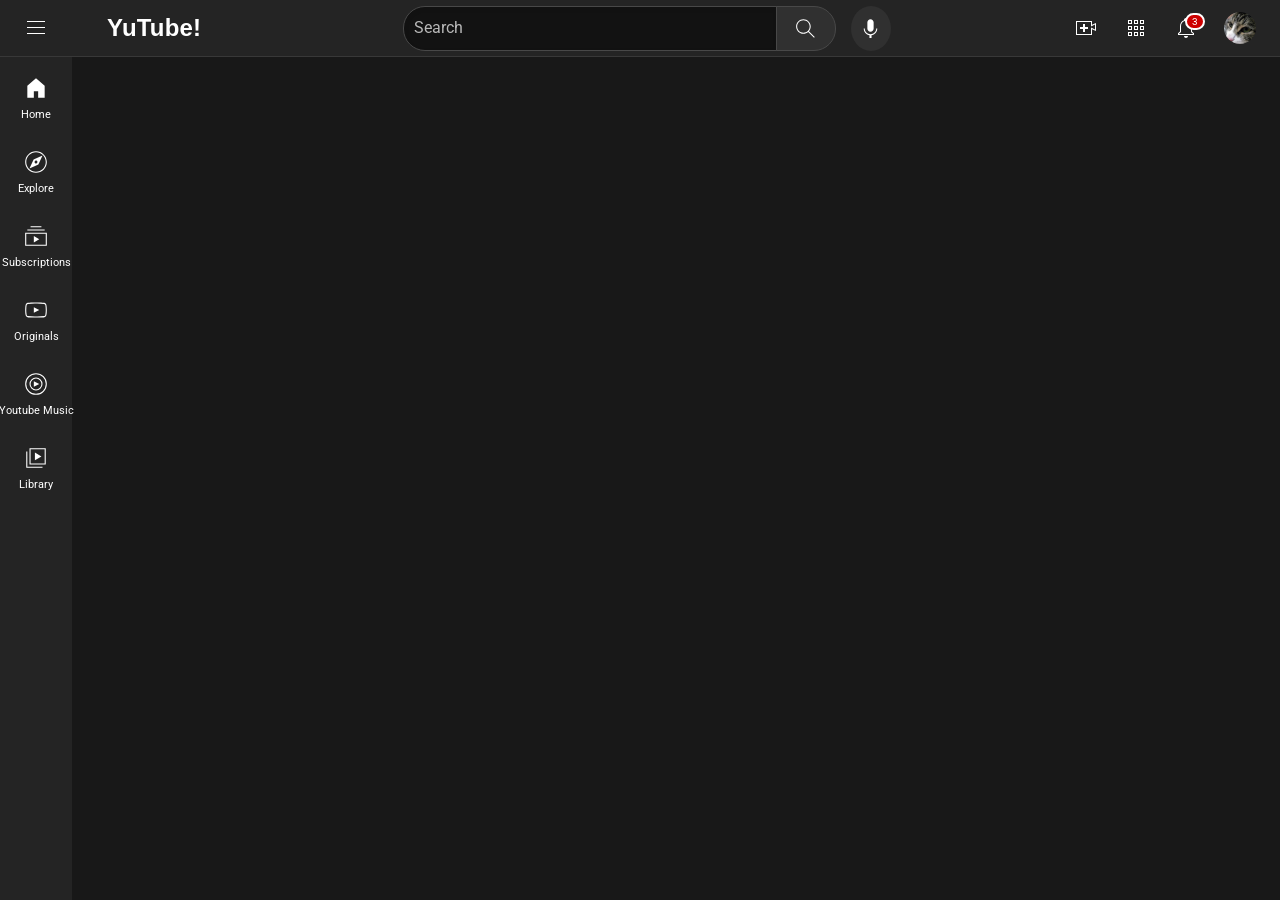
==== portfolio/aboutme.html @ 78c2b1f6 "Implemented dark mode. Removed too many videos, and designed a drop down system for the search featu" ====
<!DOCTYPE html>
<html lang="en">
    <head>
        <meta charset="UTF-8">
        <meta name="viewport" content="width=device-width, initial-scale=1.0">
        <title>About Me | Andy Yu</title>
        <link rel="preconnect" href="https://fonts.googleapis.com">
        <link rel="preconnect" href="https://fonts.gstatic.com" crossorigin>
        <link href="https://fonts.googleapis.com/css2?family=Roboto:wght@400;500;700&display=swap" rel="stylesheet">
        <link rel="stylesheet" href="style.css">
    </head>
    <body>
        <header class="header">
            <div class="left-section">
                <img class="hamburger" src="icons/hamburger-menu.svg" alt="Menu">
                <span class="logo-wordmark">YuTube!</span>
            </div>

            <div class="middle-section">
                <input class="search-bar" type="text" placeholder="Search" aria-label="Search">
                <button class="search-button tooltip-container" aria-label="Search">
                    <img class="search-icon" src="icons/search.svg" alt="">
                    <span class="tooltip">Search</span>
                </button>
                <button class="voice-search-button tooltip-container" aria-label="Search with your voice">
                    <img class="voice-search-icon" src="icons/voice-search-icon.svg" alt="">
                    <span class="tooltip">Search with your voice</span>
                </button>
            </div>

            <div class="right-section">
                <div class="tooltip-container">
                    <img class="right-icon" src="icons/upload.svg" alt="Create">
                    <span class="tooltip">Create</span>
                </div>
                <div class="tooltip-container">
                    <img class="right-icon" src="icons/youtube-apps.svg" alt="YouTube apps">
                    <span class="tooltip">YouTube apps</span>
                </div>
                <div class="tooltip-container">
                    <img class="right-icon" src="icons/notifications.svg" alt="Notifications">
                    <div class="notification-count">3</div>
                    <span class="tooltip">Notifications</span>
                </div>
                <img class="user-profile" src="profiles/channel-user.jpeg" alt="User profile">
            </div>
        </header>

        <aside class="sidebar">
            <button class="home-button">
                <img class="home-icon" src="icons/home.svg" alt="">
                <p class="sidebartext">Home</p>
            </button>
            <button class="explore-button">
                <img class="explore-icon" src="icons/explore.svg" alt="">
                <p class="sidebartext">Explore</p>
            </button>
            <button class="subscriptions-button">
                <img class="subscriptions-icon" src="icons/subscriptions.svg" alt="">
                <p class="sidebartext">Subscriptions</p>
            </button>
            <button class="originals-button">
                <img class="originals-icon" src="icons/originals.svg" alt="">
                <p class="sidebartext">Originals</p>
            </button>
            <button class="music-button">
                <img class="music-icon" src="icons/youtube-music.svg" alt="">
                <p class="sidebartext">Youtube Music</p>
            </button>
            <button class="library-button">
                <img class="library-icon" src="icons/library.svg" alt="">
                <p class="sidebartext">Library</p>
            </button>
        </aside>

        <main aria-label="About me"></main>
    </body>
</html>
---- portfolio/style.css ----
@font-face {
    font-family: "Trade Gothic Bold Condensed No. 20";
    src: url("https://c.webfontfree.com/Code/WOFF2/41/07/410795b1606b847c744029f7bbd0c194.woff2") format("woff2");
    font-weight: 700;
    font-style: normal;
    font-display: swap;
}

* {
    box-sizing: border-box;
}

body {
    font-family: "Roboto", Arial, sans-serif;
    margin: 0;
    color: white;
    background-color: #181818;
    padding-top: 77px;
    padding-left: 72px;
}

p {
    margin-top: 0;
    margin-bottom: 0;
}

.header {
    height: 57px;
    display: flex;
    flex-direction: row;
    justify-content: space-between;
    align-items: center;
    border-bottom: 0.5px solid #383838;
    position: fixed;
    top: 0;
    right: 0;
    left: 0;
    background-color: #242424;
    z-index: 200;
}

.left-section {
    display: flex;
    align-items: center;
    flex-shrink: 0;
}

.middle-section {
    display: flex;
    align-items: center;
    flex: 1;
    min-width: 0;
    max-width: 500px;
    margin-left: 70px;
    margin-right: 35px;
}

.search-menu {
    position: relative;
    display: flex;
    flex: 1;
    min-width: 0;
}

.search-dropdown {
    display: none;
    position: absolute;
    top: 45px;
    left: 12px;
    right: 0;
    overflow: hidden;
    background-color: #121212;
    border: 1px solid #484848;
    border-top: none;
    border-radius: 0 0 12px 12px;
    box-shadow: 0 4px 10px rgba(0, 0, 0, 0.35);
}

.search-menu:focus-within .search-dropdown {
    display: block;
}

.search-dropdown a {
    display: block;
    padding: 12px 16px;
    color: white;
    text-decoration: none;
}

.search-dropdown a:hover,
.search-dropdown a:focus {
    background-color: #303030;
    outline: none;
}

.right-section {
    width: 182px;
    margin-left: 29px;
    margin-right: 24px;
    display: flex;
    align-items: center;
    justify-content: space-between;
    flex-shrink: 0;
}

.right-icon {
    height: 24px;
    cursor: pointer;
}

.header img:not(.user-profile),
.sidebar button img {
    filter: invert(1);
}

.tooltip-container {
    position: relative;
    display: flex;
    justify-content: center;
    align-items: center;
}

.tooltip {
    position: absolute;
    bottom: -50px;
    padding: 8px;
    border-radius: 2px;
    color: white;
    background-color: rgba(96, 96, 96, 0.9);
    font-family: "Roboto", Arial, sans-serif;
    font-size: 12px;
    font-weight: 400;
    white-space: nowrap;
    opacity: 0;
    transition: opacity 0.15s;
    pointer-events: none;
}

.tooltip-container:hover .tooltip {
    opacity: 1;
}

.notification-count {
    position: absolute;
    top: -3px;
    right: -7px;
    padding: 1.5px 5px;
    border: 2px solid white;
    border-radius: 20px;
    color: white;
    background-color: rgb(204, 0, 0);
    font-size: 10px;
    line-height: 1;
    pointer-events: none;
}

.user-profile {
    width: 32px;
    height: 32px;
    border-radius: 50%;
    object-fit: cover;
    cursor: pointer;
}

.search-bar {
    flex: 1;
    width: 0;
    min-width: 0;
    margin-left: 12px;
    font-size: 15.5px;
    height: 45px;
    padding-left: 10px;
    color: white;
    background-color: #121212;
    border: 1px solid #484848;
    border-radius: 22px 0 0 22px;
    box-shadow: inset 1px 2px 5px rgba(0, 0, 0, 0.05)
}
.search-bar::placeholder{
    font-family: "Roboto", Arial, sans-serif;
    font-size: 15.5px;
    color: white;
    opacity: 0.7;
}

.search-icon{
    height: 25px;
}
.voice-search-button{
    height: 25px;
    border: none;
    cursor: pointer;
}

.video-grid {
    display: grid;
    grid-template-columns: 1fr 1fr;
    column-gap: 16px;
    row-gap: 40px;
    padding: 20px;
}

@media (min-width: 870px) and (max-width: 1124px) {
    .video-grid {
        grid-template-columns: 1fr 1fr 1fr;
    }
}

@media (min-width: 1125px) {
    .video-grid {
        grid-template-columns: 1fr 1fr 1fr 1fr;
    }
}

.video-preview {
    min-width: 0;
}

.video-link,
.video-link:visited {
    display: block;
    min-width: 0;
    color: inherit;
    text-decoration: none;
}

.thumbnail-row {
    margin-bottom: 12px;
    position: relative;
}

.thumbnail {
    display: block;
    width: 100%;
}

.video-time {
    position: absolute;
    right: 4px;
    bottom: 4px;
    padding: 4px;
    border-radius: 2px;
    color: white;
    background-color: rgba(0, 0, 0, 0.9);
    font-size: 12px;
    font-weight: 500;
}

.video-info-grid {
    display: grid;
    grid-template-columns: 50px 1fr;
}

.profilepic {
    width: 40px;
    border-radius: 50%;
}

.video-title {
    margin-bottom: 12px;
    font-size: 14px;
    font-weight: 500;
    line-height: 20px;
}

.video-author,
.video-stats {
    font-size: 12px;
    color: white;
}

.video-author {
    margin-bottom: 4px;
}

.video-stats {
    margin-top: 0;
}

.hamburger {
    height: 24px;
    margin-left: 24px;
    margin-right: 24px;
}

.logo-wordmark {
    color: white;
    font-family: "Trade Gothic Bold Condensed No. 20", "Arial Narrow", sans-serif;
    font-size: 24px;
    font-weight: 700;
    line-height: 20px;
    letter-spacing: 0.2px;
    white-space: nowrap;
    margin-left: 35px;
}

.search-button{
    height: 45px;
    width: 60px;
    background-color: #303030;
    border: 1px solid #484848;
    border-radius: 0 22px 22px 0;
    margin-left: -1px;
    cursor: pointer;
}

.voice-search-button{
    height: 45px;
    width: 40px;
    margin-left: 15px;
    cursor: pointer;
    color: white;
    background-color: #303030;
    border-radius: 50%;
}
.voice-search-icon{
    height: 25px;
}

.search-bar:focus{
    border-color: blue;
    outline: 1px solid rgb(31, 92, 198);
    outline-offset: -1px;
    position: relative;
}

.sidebar{
    background-color: #242424;
    position: fixed;
    top: 57px;
    bottom: 0;
    left: 0;
    width: 72px;
    padding-top: 4px;
    display: flex;
    flex-direction: column;
    z-index: 200;
}

.sidebar button{
    width: 100%;
    height: 74px;
    padding: 0;
    border: none;
    cursor: pointer;
    color: white;
    background-color: #242424;
    display: flex;
    flex-direction: column;
    justify-content: center;
    align-items: center;
    font-family: "Roboto", Arial, sans-serif;
}
.sidebar button:hover{
    background-color: #383838;
}
.sidebar button p{
    font-size: 10.5px;
    white-space: nowrap;
}
.sidebar button img{
    height: 26px;
    margin-bottom: 6.5px;
}
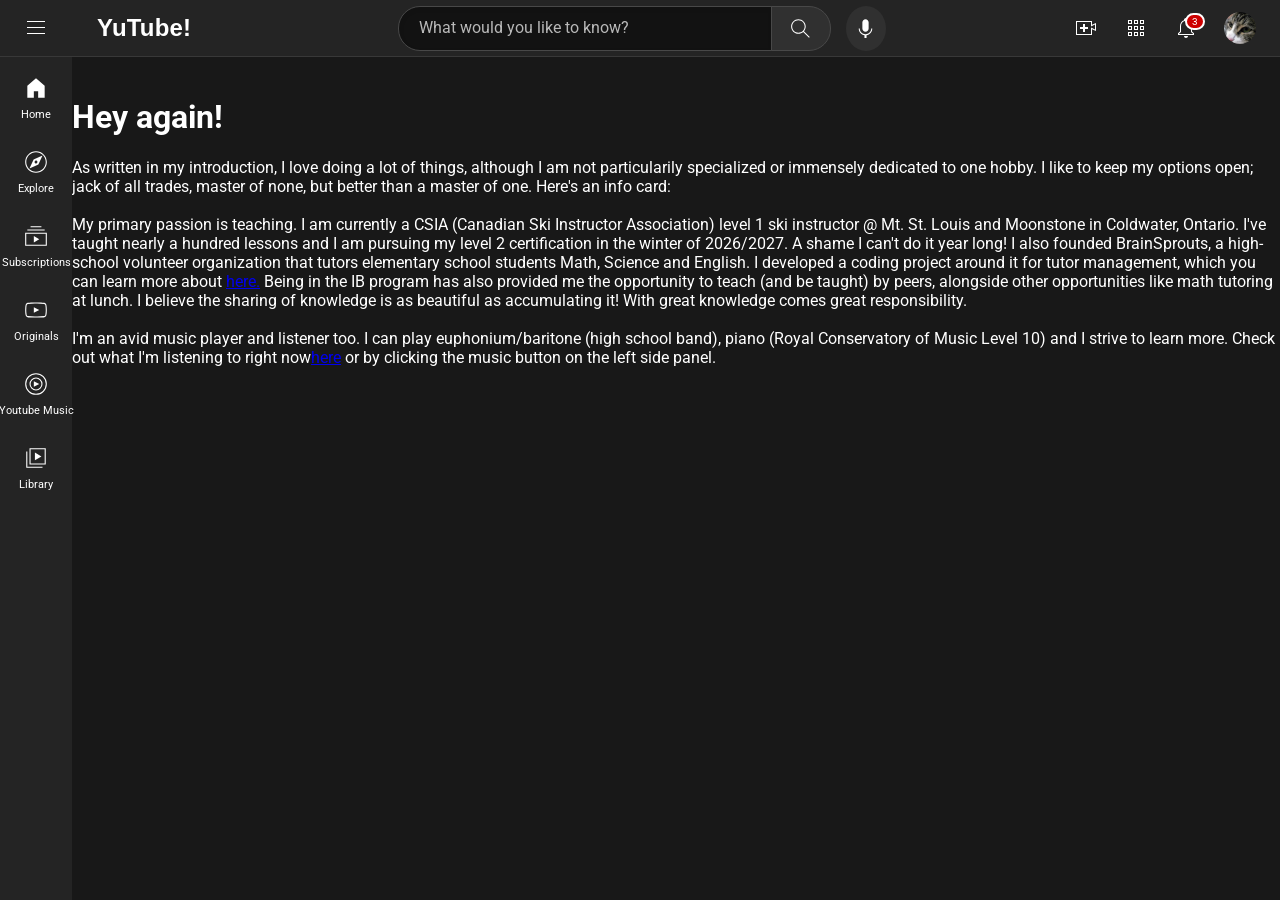
==== commit c8092855: "added more text" ====
--- a/portfolio/aboutme.html
+++ b/portfolio/aboutme.html
@@ -8,6 +8,7 @@
         <link rel="preconnect" href="https://fonts.gstatic.com" crossorigin>
         <link href="https://fonts.googleapis.com/css2?family=Roboto:wght@400;500;700&display=swap" rel="stylesheet">
         <link rel="stylesheet" href="style.css">
+        <script src="dropdown.js" defer></script>
     </head>
     <body>
         <header class="header">
@@ -17,11 +18,24 @@
             </div>
 
             <div class="middle-section">
-                <input class="search-bar" type="text" placeholder="Search" aria-label="Search">
-                <button class="search-button tooltip-container" aria-label="Search">
-                    <img class="search-icon" src="icons/search.svg" alt="">
-                    <span class="tooltip">Search</span>
-                </button>
+                <div class="search-menu">
+                    <input class="search-bar" type="text" placeholder="What would you like to know?" aria-label="Open video menu">
+                    <button class="search-button tooltip-container" aria-label="Open video menu">
+                        <img class="search-icon" src="icons/search.svg" alt="">
+                        <span class="tooltip">Videos</span>
+                    </button>
+                    <div class="search-dropdown">
+                        <a href="aboutme.html">Option 1</a>
+                        <a href="project-1.html">Option 2</a>
+                        <a href="project-2.html">Option 3</a>
+                        <a href="resume.html">Option 4</a>
+                        <a href="skills.html">Option 5</a>
+                        <a href="project-3.html">Option 6</a>
+                        <a href="process.html">Option 7</a>
+                        <a href="experience.html">Option 8</a>
+                        <p id="noresults">No results found! I'm not that advanced yet...</p>
+                    </div>
+                </div>
                 <button class="voice-search-button tooltip-container" aria-label="Search with your voice">
                     <img class="voice-search-icon" src="icons/voice-search-icon.svg" alt="">
                     <span class="tooltip">Search with your voice</span>
@@ -73,6 +87,28 @@
             </button>
         </aside>
 
-        <main aria-label="About me"></main>
+        <main aria-label="About me">
+            <h1>Hey again!</h1>
+            <p>
+                As written in my introduction, I love doing a lot of things, although I am not particularily specialized or immensely dedicated 
+                to one hobby. I like to keep my options open; jack of all trades, master of none, but better than a master of one.
+                Here's an info card:
+            </p>
+            <section id="info-card"></section>
+            <p>
+                <br>
+                My primary passion is teaching. I am currently a CSIA (Canadian Ski Instructor Association) level 1 ski instructor @ Mt. St. Louis and Moonstone in Coldwater, Ontario.
+                I've taught nearly a hundred lessons and I am pursuing my level 2 certification in the winter of 2026/2027. A shame I can't do it year long!
+                I also founded BrainSprouts, a high-school volunteer organization that tutors elementary school students Math, Science and English. I developed a coding project around
+                it for tutor management, which you can learn more about <a href="project-1.html-">here.</a>
+                Being in the IB program has also provided me the opportunity to teach (and be taught) by peers, alongside other opportunities like math tutoring at lunch. I believe the
+                sharing of knowledge is as beautiful as accumulating it! With great knowledge comes great responsibility.
+            </p>
+            <p>
+                <br>
+                I'm an avid music player and listener too. I can play euphonium/baritone (high school band), piano (Royal Conservatory of Music Level 10) and I strive to learn more.
+                Check out what I'm listening to right now<a href="music.html">here</a> or by clicking the music button on the left side panel.
+            </p>
+        </main>
     </body>
 </html>
--- a/portfolio/style.css
+++ b/portfolio/style.css
@@ -174,7 +174,8 @@
     background-color: #121212;
     border: 1px solid #484848;
     border-radius: 22px 0 0 22px;
-    box-shadow: inset 1px 2px 5px rgba(0, 0, 0, 0.05)
+    box-shadow: inset 1px 2px 5px rgba(0, 0, 0, 0.05);
+    padding-left: 20px;
 }
 .search-bar::placeholder{
     font-family: "Roboto", Arial, sans-serif;
@@ -200,6 +201,81 @@
     padding: 20px;
 }
 
+.intro-banner {
+    display: grid;
+    grid-template-columns: 45% 55%;
+    height: 440px;
+    margin: 20px;
+    overflow: hidden;
+    background-color: #242424;
+    border-radius: 16px;
+}
+
+.intro-photo {
+    display: flex;
+    justify-content: center;
+    align-items: flex-end;
+    min-width: 0;
+    overflow: hidden;
+}
+
+.intro-photo img {
+    width: 100%;
+    height: 100%;
+    object-fit: cover;
+    object-position: center 67.67%;
+}
+
+.intro-copy {
+    display: flex;
+    flex-direction: column;
+    justify-content: center;
+    padding: 44px 64px 84px;
+}
+
+.intro-copy h2 {
+    margin: 0 0 6px;
+    font-size: 48px;
+}
+
+.intro-copy h3 {
+    margin: 0 0 20px;
+    color: #9a9a9a;
+    font-size: 20px;
+    font-weight: 400;
+}
+
+.intro-copy p {
+    max-width: 855px;
+    font-size: 18px;
+    line-height: 1.6;
+    color: #d0d0d0;
+}
+
+.intro-copy a,
+.intro-copy a:visited {
+    color: #ff9f43;
+}
+
+@media (max-width: 700px) {
+    .intro-banner {
+        grid-template-columns: 1fr;
+        height: auto;
+    }
+
+    .intro-photo {
+        height: 280px;
+    }
+
+    .intro-copy {
+        padding: 40px 28px;
+    }
+
+    .intro-copy h2 {
+        font-size: 36px;
+    }
+}
+
 @media (min-width: 870px) and (max-width: 1124px) {
     .video-grid {
         grid-template-columns: 1fr 1fr 1fr;
@@ -291,7 +367,7 @@
     line-height: 20px;
     letter-spacing: 0.2px;
     white-space: nowrap;
-    margin-left: 35px;
+    margin-left: 25px;
 }
 
 .search-button{
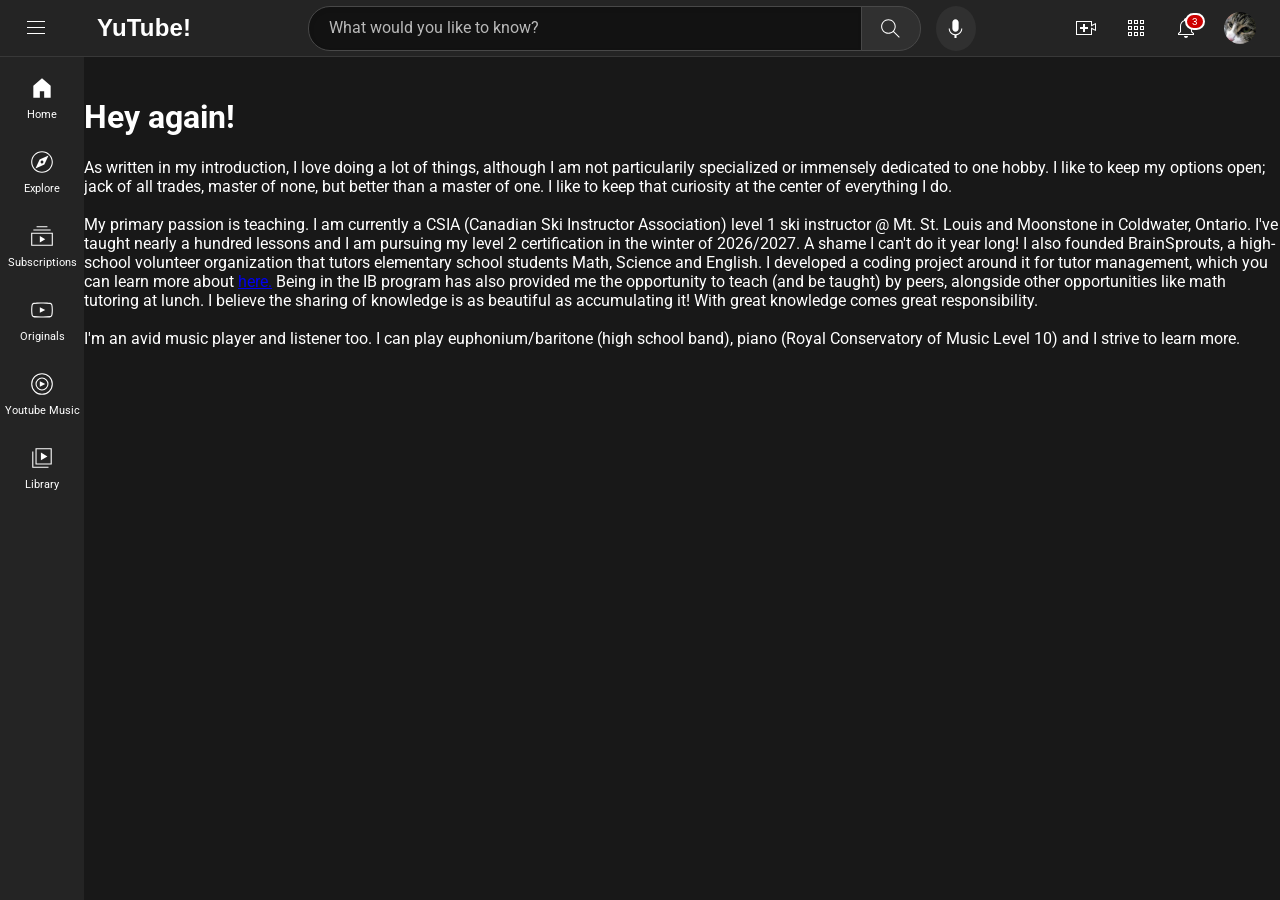
==== commit cd00d766: "Added a sample game by AI as filler" ====
--- a/portfolio/aboutme.html
+++ b/portfolio/aboutme.html
@@ -8,7 +8,7 @@
         <link rel="preconnect" href="https://fonts.gstatic.com" crossorigin>
         <link href="https://fonts.googleapis.com/css2?family=Roboto:wght@400;500;700&display=swap" rel="stylesheet">
         <link rel="stylesheet" href="style.css">
-        <script src="dropdown.js" defer></script>
+        <script src="js/dropdown.js" defer></script>
     </head>
     <body>
         <header class="header">
@@ -61,29 +61,29 @@
         </header>
 
         <aside class="sidebar">
-            <button class="home-button">
-                <img class="home-icon" src="icons/home.svg" alt="">
-                <p class="sidebartext">Home</p>
+            <button type="button" onclick="location.href='home.html'">
+                <img src="icons/home.svg" alt="">
+                <p>Home</p>
             </button>
-            <button class="explore-button">
-                <img class="explore-icon" src="icons/explore.svg" alt="">
-                <p class="sidebartext">Explore</p>
+            <button type="button" onclick="location.href='explore.html'">
+                <img src="icons/explore.svg" alt="">
+                <p>Explore</p>
             </button>
-            <button class="subscriptions-button">
-                <img class="subscriptions-icon" src="icons/subscriptions.svg" alt="">
-                <p class="sidebartext">Subscriptions</p>
+            <button>
+                <img src="icons/subscriptions.svg" alt="">
+                <p>Subscriptions</p>
             </button>
-            <button class="originals-button">
-                <img class="originals-icon" src="icons/originals.svg" alt="">
-                <p class="sidebartext">Originals</p>
+            <button>
+                <img src="icons/originals.svg" alt="">
+                <p>Originals</p>
             </button>
-            <button class="music-button">
-                <img class="music-icon" src="icons/youtube-music.svg" alt="">
-                <p class="sidebartext">Youtube Music</p>
+            <button>
+                <img src="icons/youtube-music.svg" alt="">
+                <p>Youtube Music</p>
             </button>
-            <button class="library-button">
-                <img class="library-icon" src="icons/library.svg" alt="">
-                <p class="sidebartext">Library</p>
+            <button>
+                <img src="icons/library.svg" alt="">
+                <p>Library</p>
             </button>
         </aside>
 
@@ -92,22 +92,20 @@
             <p>
                 As written in my introduction, I love doing a lot of things, although I am not particularily specialized or immensely dedicated 
                 to one hobby. I like to keep my options open; jack of all trades, master of none, but better than a master of one.
-                Here's an info card:
+                I like to keep that curiosity at the center of everything I do.
             </p>
-            <section id="info-card"></section>
             <p>
                 <br>
                 My primary passion is teaching. I am currently a CSIA (Canadian Ski Instructor Association) level 1 ski instructor @ Mt. St. Louis and Moonstone in Coldwater, Ontario.
                 I've taught nearly a hundred lessons and I am pursuing my level 2 certification in the winter of 2026/2027. A shame I can't do it year long!
                 I also founded BrainSprouts, a high-school volunteer organization that tutors elementary school students Math, Science and English. I developed a coding project around
-                it for tutor management, which you can learn more about <a href="project-1.html-">here.</a>
+                it for tutor management, which you can learn more about <a href="project-1.html">here.</a>
                 Being in the IB program has also provided me the opportunity to teach (and be taught) by peers, alongside other opportunities like math tutoring at lunch. I believe the
                 sharing of knowledge is as beautiful as accumulating it! With great knowledge comes great responsibility.
             </p>
             <p>
                 <br>
                 I'm an avid music player and listener too. I can play euphonium/baritone (high school band), piano (Royal Conservatory of Music Level 10) and I strive to learn more.
-                Check out what I'm listening to right now<a href="music.html">here</a> or by clicking the music button on the left side panel.
             </p>
         </main>
     </body>
--- a/portfolio/style.css
+++ b/portfolio/style.css
@@ -16,18 +16,16 @@
     color: white;
     background-color: #181818;
     padding-top: 77px;
-    padding-left: 72px;
+    padding-left: 84px;
 }
 
 p {
-    margin-top: 0;
-    margin-bottom: 0;
+    margin: 0;
 }
 
 .header {
     height: 57px;
     display: flex;
-    flex-direction: row;
     justify-content: space-between;
     align-items: center;
     border-bottom: 0.5px solid #383838;
@@ -50,7 +48,7 @@
     align-items: center;
     flex: 1;
     min-width: 0;
-    max-width: 500px;
+    max-width: 680px;
     margin-left: 70px;
     margin-right: 35px;
 }
@@ -65,14 +63,14 @@
 .search-dropdown {
     display: none;
     position: absolute;
-    top: 45px;
+    top: 50px;
     left: 12px;
-    right: 0;
+    right: 60px;
     overflow: hidden;
     background-color: #121212;
     border: 1px solid #484848;
-    border-top: none;
-    border-radius: 0 0 12px 12px;
+    border-radius: 12px;
+    padding: 8px 0;
     box-shadow: 0 4px 10px rgba(0, 0, 0, 0.35);
 }
 
@@ -166,31 +164,26 @@
     flex: 1;
     width: 0;
     min-width: 0;
-    margin-left: 12px;
     font-size: 15.5px;
     height: 45px;
-    padding-left: 10px;
+    margin-left: 12px;
+    padding-left: 20px;
     color: white;
     background-color: #121212;
     border: 1px solid #484848;
     border-radius: 22px 0 0 22px;
     box-shadow: inset 1px 2px 5px rgba(0, 0, 0, 0.05);
-    padding-left: 20px;
-}
-.search-bar::placeholder{
+}
+
+.search-bar::placeholder {
     font-family: "Roboto", Arial, sans-serif;
     font-size: 15.5px;
     color: white;
     opacity: 0.7;
 }
 
-.search-icon{
+.search-icon {
     height: 25px;
-}
-.voice-search-button{
-    height: 25px;
-    border: none;
-    cursor: pointer;
 }
 
 .video-grid {
@@ -203,8 +196,8 @@
 
 .intro-banner {
     display: grid;
-    grid-template-columns: 45% 55%;
-    height: 440px;
+    grid-template-columns: 35% 65%;
+    height: 280px;
     margin: 20px;
     overflow: hidden;
     background-color: #242424;
@@ -223,41 +216,224 @@
     width: 100%;
     height: 100%;
     object-fit: cover;
-    object-position: center 67.67%;
+    object-position: center 50%;
 }
 
 .intro-copy {
     display: flex;
     flex-direction: column;
     justify-content: center;
-    padding: 44px 64px 84px;
+    padding: 24px 48px;
 }
 
 .intro-copy h2 {
     margin: 0 0 6px;
-    font-size: 48px;
+    font-size: 42px;
 }
 
 .intro-copy h3 {
-    margin: 0 0 20px;
+    margin: 0 0 14px;
     color: #9a9a9a;
-    font-size: 20px;
+    font-size: 18px;
     font-weight: 400;
 }
 
-.intro-copy p {
+.intro-copy p,
+.game-copy p {
     max-width: 855px;
-    font-size: 18px;
-    line-height: 1.6;
+    font-size: 16px;
+    line-height: 1.45;
     color: #d0d0d0;
 }
 
-.intro-copy a,
-.intro-copy a:visited {
+.intro-copy p + p {
+    margin-top: 10px;
+}
+
+.intro-copy a {
     color: #ff9f43;
 }
 
-@media (max-width: 700px) {
+.cat-game-section {
+    display: grid;
+    grid-template-columns: minmax(220px, 2fr) minmax(0, 3fr);
+    gap: 18px;
+    margin: 20px;
+    padding: 14px;
+    background: linear-gradient(145deg, #242424, #1e1e1e);
+    border: 1px solid #383838;
+    border-radius: 16px;
+}
+
+.game-copy {
+    display: flex;
+    flex-direction: column;
+    justify-content: center;
+    min-width: 0;
+    padding: 22px;
+}
+
+.game-shell {
+    position: relative;
+    width: 100%;
+    max-width: 900px;
+    aspect-ratio: 1080 / 320;
+    margin-left: auto;
+    overflow: hidden;
+    border-radius: 12px;
+    background: #f7f7f7;
+}
+
+#cat-game {
+    display: block;
+    width: 100%;
+    height: 100%;
+    image-rendering: pixelated;
+    touch-action: manipulation;
+}
+
+.game-stats {
+    position: absolute;
+    z-index: 2;
+    top: 14px;
+    right: 18px;
+    left: 18px;
+    display: flex;
+    gap: 22px;
+    color: #263238;
+    font-size: 13px;
+    text-transform: uppercase;
+    letter-spacing: 1px;
+}
+
+.game-message {
+    position: absolute;
+    z-index: 3;
+    inset: 0;
+    display: flex;
+    flex-direction: column;
+    justify-content: center;
+    align-items: center;
+    gap: 14px;
+    pointer-events: none;
+}
+
+.game-message.hidden,
+.game-panel-label.hidden {
+    display: none;
+}
+
+.game-panel-label {
+    display: block;
+    width: auto;
+    height: 11px;
+    image-rendering: pixelated;
+}
+
+.game-action-button {
+    width: 36px;
+    height: 32px;
+    margin: 0;
+    padding: 0;
+    border: 0;
+    background: transparent;
+    cursor: pointer;
+    pointer-events: auto;
+}
+
+.game-action-button img {
+    display: block;
+    width: 36px;
+    height: 32px;
+    image-rendering: pixelated;
+}
+
+.game-action-button:focus-visible {
+    outline: 2px solid #535353;
+    outline-offset: 4px;
+}
+
+.game-controls {
+    position: absolute;
+    right: 12px;
+    bottom: 12px;
+    left: 12px;
+    display: none;
+    justify-content: center;
+    gap: 12px;
+}
+
+.game-controls button {
+    min-width: 108px;
+    padding: 11px 18px;
+    border: 0;
+    border-radius: 999px;
+    color: white;
+    background: rgba(38, 50, 56, .82);
+    font: 700 14px "Roboto", Arial, sans-serif;
+    white-space: nowrap;
+    cursor: pointer;
+}
+
+.game-controls button:hover {
+    background: #ff8358;
+}
+
+@media (pointer: coarse), (max-width: 700px) {
+    .game-controls {
+        display: flex;
+    }
+}
+
+@media (min-width: 851px) {
+    body.home-page {
+        overflow: hidden;
+    }
+
+    .home-content {
+        display: grid;
+        grid-template-rows: minmax(0, 1.85fr) minmax(0, 1fr);
+        gap: 20px;
+        height: calc(100vh - 77px);
+        padding: 20px;
+    }
+
+    .home-content .intro-banner,
+    .home-content .cat-game-section {
+        min-height: 0;
+        height: auto;
+        margin: 0;
+    }
+
+    .home-content .cat-game-section {
+        overflow: hidden;
+    }
+
+    .home-content .game-shell {
+        align-self: center;
+        justify-self: end;
+        width: 100%;
+        max-width: 100%;
+        height: 100%;
+        max-height: 100%;
+        aspect-ratio: auto;
+    }
+
+    .home-content #cat-game {
+        width: 100%;
+        height: 100%;
+    }
+}
+
+@media (max-width: 850px) {
+    .cat-game-section {
+        grid-template-columns: 1fr;
+    }
+
+    .game-shell {
+        max-width: none;
+    }
+
     .intro-banner {
         grid-template-columns: 1fr;
         height: auto;
@@ -276,6 +452,42 @@
     }
 }
 
+@media (min-width: 851px) and (max-width: 1100px) {
+    .intro-copy {
+        padding: 18px 32px;
+    }
+
+    .intro-copy h2 {
+        font-size: 36px;
+    }
+
+    .intro-copy h3 {
+        margin-bottom: 10px;
+        font-size: 16px;
+    }
+
+    .intro-copy p,
+    .game-copy p {
+        font-size: 15px;
+        line-height: 1.4;
+    }
+
+    .intro-copy p + p {
+        margin-top: 8px;
+    }
+}
+
+@media (max-width: 700px) {
+    .cat-game-section {
+        margin: 12px;
+        padding: 18px 12px;
+    }
+
+    .game-copy {
+        padding: 24px;
+    }
+}
+
 @media (min-width: 870px) and (max-width: 1124px) {
     .video-grid {
         grid-template-columns: 1fr 1fr 1fr;
@@ -288,12 +500,7 @@
     }
 }
 
-.video-preview {
-    min-width: 0;
-}
-
-.video-link,
-.video-link:visited {
+.video-link {
     display: block;
     min-width: 0;
     color: inherit;
@@ -342,15 +549,10 @@
 .video-author,
 .video-stats {
     font-size: 12px;
-    color: white;
 }
 
 .video-author {
     margin-bottom: 4px;
-}
-
-.video-stats {
-    margin-top: 0;
 }
 
 .hamburger {
@@ -370,7 +572,7 @@
     margin-left: 25px;
 }
 
-.search-button{
+.search-button {
     height: 45px;
     width: 60px;
     background-color: #303030;
@@ -380,40 +582,41 @@
     cursor: pointer;
 }
 
-.voice-search-button{
+.voice-search-button {
     height: 45px;
     width: 40px;
     margin-left: 15px;
+    border: none;
     cursor: pointer;
-    color: white;
     background-color: #303030;
     border-radius: 50%;
 }
-.voice-search-icon{
+
+.voice-search-icon {
     height: 25px;
 }
 
-.search-bar:focus{
+.search-bar:focus {
     border-color: blue;
     outline: 1px solid rgb(31, 92, 198);
     outline-offset: -1px;
     position: relative;
 }
 
-.sidebar{
+.sidebar {
     background-color: #242424;
     position: fixed;
     top: 57px;
     bottom: 0;
     left: 0;
-    width: 72px;
+    width: 84px;
     padding-top: 4px;
     display: flex;
     flex-direction: column;
     z-index: 200;
 }
 
-.sidebar button{
+.sidebar button {
     width: 100%;
     height: 74px;
     padding: 0;
@@ -427,14 +630,16 @@
     align-items: center;
     font-family: "Roboto", Arial, sans-serif;
 }
-.sidebar button:hover{
+
+.sidebar button:hover {
     background-color: #383838;
 }
-.sidebar button p{
+.sidebar button p {
     font-size: 10.5px;
     white-space: nowrap;
 }
-.sidebar button img{
+
+.sidebar button img {
     height: 26px;
     margin-bottom: 6.5px;
 }
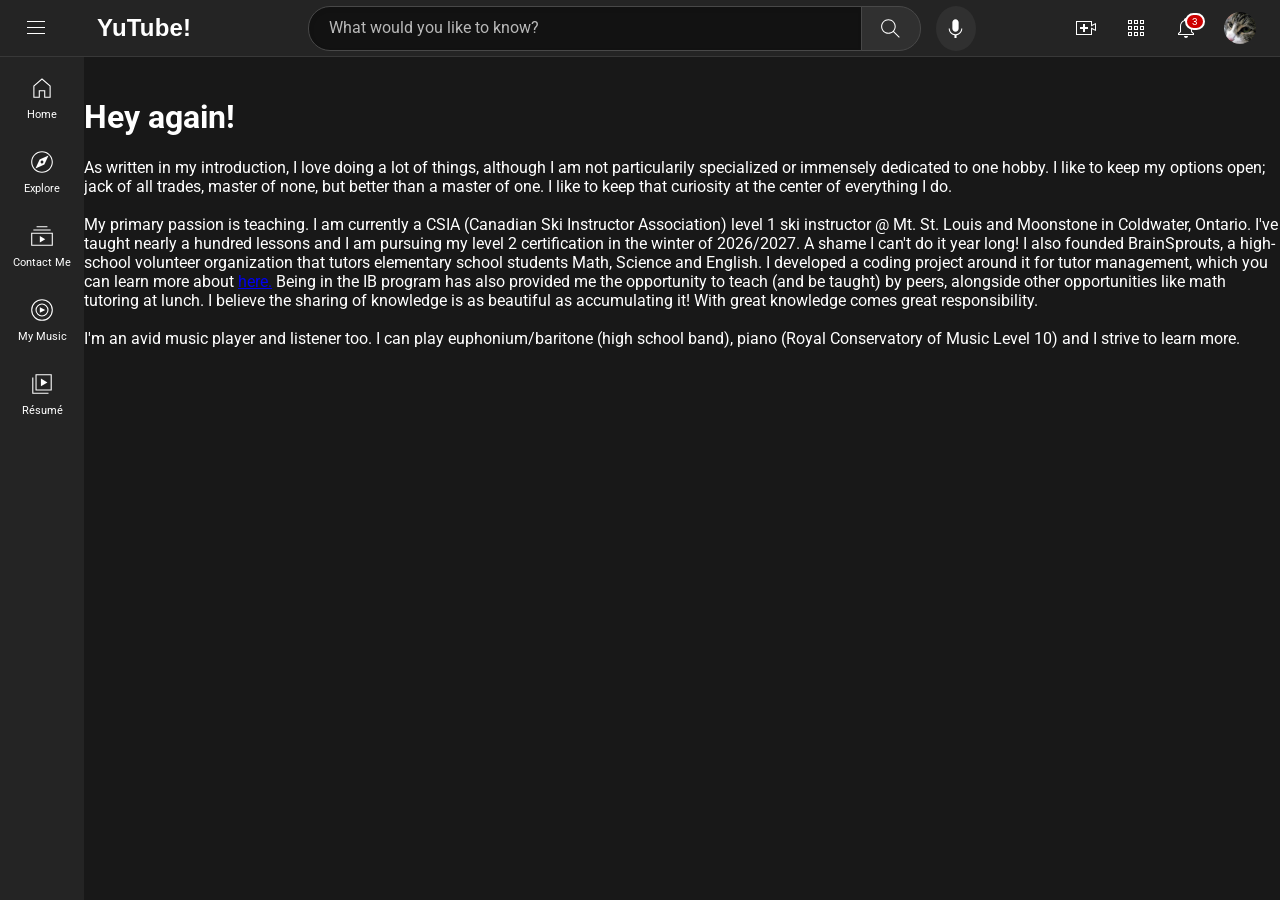
==== commit fac2d02c: "Created dynamic icon inversion when active/inactive, implemented voice-to-text" ====
--- a/portfolio/aboutme.html
+++ b/portfolio/aboutme.html
@@ -9,6 +9,8 @@
         <link href="https://fonts.googleapis.com/css2?family=Roboto:wght@400;500;700&display=swap" rel="stylesheet">
         <link rel="stylesheet" href="style.css">
         <script src="js/dropdown.js" defer></script>
+        <script src="js/icon-inversion.js" defer></script>
+        <script src="js/voicetotext.js" defer></script>
     </head>
     <body>
         <header class="header">
@@ -25,18 +27,18 @@
                         <span class="tooltip">Videos</span>
                     </button>
                     <div class="search-dropdown">
-                        <a href="aboutme.html">Option 1</a>
+                        <a href="contact-me.html">Option 1</a>
                         <a href="project-1.html">Option 2</a>
                         <a href="project-2.html">Option 3</a>
                         <a href="resume.html">Option 4</a>
-                        <a href="skills.html">Option 5</a>
+                        <a href="my-music.html">Option 5</a>
                         <a href="project-3.html">Option 6</a>
                         <a href="process.html">Option 7</a>
                         <a href="experience.html">Option 8</a>
                         <p id="noresults">No results found! I'm not that advanced yet...</p>
                     </div>
                 </div>
-                <button class="voice-search-button tooltip-container" aria-label="Search with your voice">
+                <button class="voice-search-button tooltip-container" type="button" aria-label="Search with your voice" aria-pressed="false">
                     <img class="voice-search-icon" src="icons/voice-search-icon.svg" alt="">
                     <span class="tooltip">Search with your voice</span>
                 </button>
@@ -61,30 +63,26 @@
         </header>
 
         <aside class="sidebar">
-            <button type="button" onclick="location.href='home.html'">
-                <img src="icons/home.svg" alt="">
+            <a href="home.html">
+                <img class="sidebar-icon" src="icons/home.svg" alt="">
                 <p>Home</p>
-            </button>
-            <button type="button" onclick="location.href='explore.html'">
-                <img src="icons/explore.svg" alt="">
+            </a>
+            <a href="explore.html">
+                <img class="sidebar-icon" src="icons/explore.svg" alt="">
                 <p>Explore</p>
-            </button>
-            <button>
-                <img src="icons/subscriptions.svg" alt="">
-                <p>Subscriptions</p>
-            </button>
-            <button>
-                <img src="icons/originals.svg" alt="">
-                <p>Originals</p>
-            </button>
-            <button>
-                <img src="icons/youtube-music.svg" alt="">
-                <p>Youtube Music</p>
-            </button>
-            <button>
-                <img src="icons/library.svg" alt="">
-                <p>Library</p>
-            </button>
+            </a>
+            <a href="contact-me.html">
+                <img class="sidebar-icon" src="icons/subscriptions.svg" alt="">
+                <p>Contact Me</p>
+            </a>
+            <a href="my-music.html">
+                <img class="sidebar-icon" src="icons/youtube-music.svg" alt="">
+                <p>My Music</p>
+            </a>
+            <a href="resume.html">
+                <img class="sidebar-icon" src="icons/library.svg" alt="">
+                <p>R&eacute;sum&eacute;</p>
+            </a>
         </aside>
 
         <main aria-label="About me">
--- a/portfolio/style.css
+++ b/portfolio/style.css
@@ -107,7 +107,7 @@
 }
 
 .header img:not(.user-profile),
-.sidebar button img {
+.sidebar a img {
     filter: invert(1);
 }
 
@@ -259,9 +259,9 @@
     grid-template-columns: minmax(220px, 2fr) minmax(0, 3fr);
     gap: 18px;
     margin: 20px;
-    padding: 14px;
+    padding: 0;
+    overflow: hidden;
     background: linear-gradient(145deg, #242424, #1e1e1e);
-    border: 1px solid #383838;
     border-radius: 16px;
 }
 
@@ -280,7 +280,7 @@
     aspect-ratio: 1080 / 320;
     margin-left: auto;
     overflow: hidden;
-    border-radius: 12px;
+    border-radius: 0;
     background: #f7f7f7;
 }
 
@@ -480,7 +480,7 @@
 @media (max-width: 700px) {
     .cat-game-section {
         margin: 12px;
-        padding: 18px 12px;
+        padding: 0;
     }
 
     .game-copy {
@@ -592,6 +592,20 @@
     border-radius: 50%;
 }
 
+.voice-search-button.is-listening {
+    background-color: rgb(204, 0, 0);
+}
+
+.voice-search-button:focus-visible {
+    outline: 2px solid white;
+    outline-offset: 2px;
+}
+
+.voice-search-button:disabled {
+    cursor: not-allowed;
+    opacity: 0.5;
+}
+
 .voice-search-icon {
     height: 25px;
 }
@@ -616,7 +630,7 @@
     z-index: 200;
 }
 
-.sidebar button {
+.sidebar a {
     width: 100%;
     height: 74px;
     padding: 0;
@@ -624,6 +638,7 @@
     cursor: pointer;
     color: white;
     background-color: #242424;
+    text-decoration: none;
     display: flex;
     flex-direction: column;
     justify-content: center;
@@ -631,15 +646,20 @@
     font-family: "Roboto", Arial, sans-serif;
 }
 
-.sidebar button:hover {
+.sidebar a:hover {
     background-color: #383838;
 }
-.sidebar button p {
+.sidebar a:focus-visible {
+    outline: 2px solid white;
+    outline-offset: -2px;
+}
+
+.sidebar a p {
     font-size: 10.5px;
     white-space: nowrap;
 }
 
-.sidebar button img {
+.sidebar a img {
     height: 26px;
     margin-bottom: 6.5px;
 }
